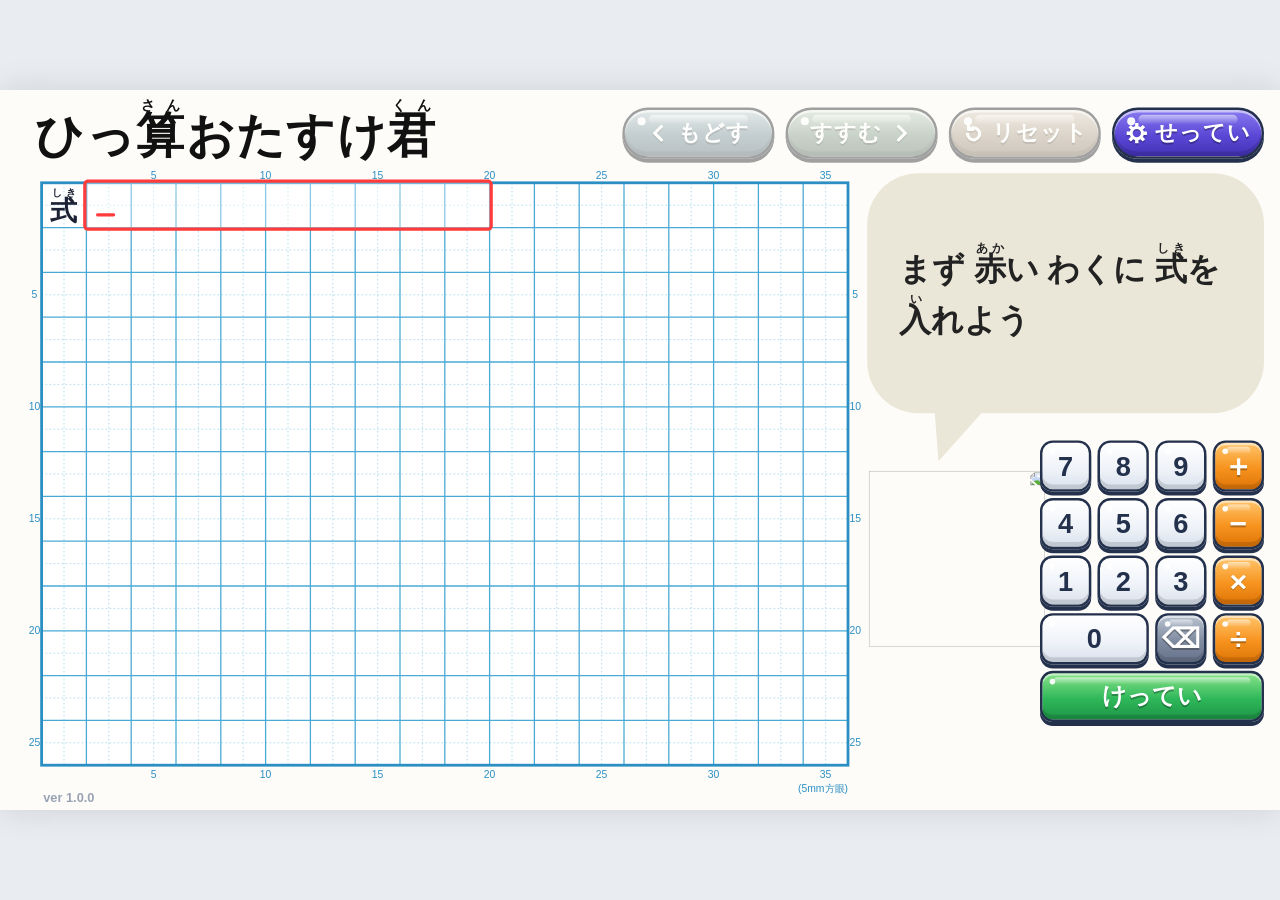
==== src/index.html @ d55060ab "ひっ算おたすけ君 ver 1.0.0：4演算の筆算アシスト Co-Authored-By: Claude Opus 5.5 <noreply@anthropic.com> Claude-Session" ====
<!doctype html>
<html lang="ja">
<head>
<meta charset="utf-8">
<meta name="viewport" content="width=device-width,initial-scale=1">
<title>ひっ算おたすけ君</title>
<link rel="stylesheet" href="style.css">
</head>
<body>
<div id="stage">
  <header id="top">
    <h1 class="ttl">ひっ<ruby>算<rt>さん</rt></ruby>おたすけ<ruby>君<rt>くん</rt></ruby></h1>
    <div class="hbtns">
      <button class="gb g-cyan" id="bBack"><svg viewBox="0 0 32 32"><path d="M19 7 10 16l9 9" /></svg>もどす</button>
      <button class="gb g-green" id="bFwd">すすむ<svg viewBox="0 0 32 32"><path d="M13 7l9 9-9 9" /></svg></button>
      <button class="gb g-orange" id="bReset"><svg viewBox="0 0 32 32"><path d="M8 17a8 8 0 1 0 2.6-6" /><path d="M9 5v6h6" /></svg>リセット</button>
      <button class="gb g-navy" id="bSet"><svg viewBox="0 0 32 32" class="gear"><circle cx="16" cy="16" r="7.5" /><path d="M16 2.5v5M16 24.5v5M2.5 16h5M24.5 16h5M6.5 6.5l3.5 3.5M22 22l3.5 3.5M6.5 25.5 10 22M22 10l3.5-3.5" /></svg>せってい</button>
    </div>
  </header>

  <div id="note">
    <svg id="grid"></svg>
    <div id="shiki"><ruby>式<rt>しき</rt></ruby></div>
    <div id="hlL"></div>
    <svg id="lineL"></svg>
    <div id="markL"></div>
    <div id="boxL"></div>
    <div id="flyL"></div>
    <svg id="fxL"></svg>
  </div>

  <div id="bubble"><div id="say"></div><div id="sayBtns"></div></div>
  <div id="charaW"><img id="chara" src="assets/chara.png" alt=""></div>
  <div id="pad"></div>
  <div id="endCard" hidden>
    <div class="etxt">つぎの <ruby>式<rt>しき</rt></ruby>を<br><ruby>入<rt>い</rt></ruby>れる？</div>
    <button class="gb g-green" id="bNew">あたらしい<ruby>式<rt>しき</rt></ruby></button>
    <button class="gb g-gray" id="bStay">このまま みる</button>
  </div>

  <div id="assist" hidden>
    <div class="ahead">
      <div id="aTitle"></div>
      <button class="gb g-cyan sm" id="aAgain">もういちど</button>
      <button class="gb g-gray sm" id="aClose">とじる</button>
    </div>
    <div id="aBody"></div>
  </div>

  <div id="modal" hidden><div class="card" id="mCard"></div></div>
  <div id="confL"></div>
</div>
<script src="logic.js"></script>
<script src="app.js"></script>
</body>
</html>
---- src/style.css ----
:root{
  --f:"UD デジタル 教科書体 NK-R","UD デジタル 教科書体 N-R","UD Digi Kyokasho NK-R","UD Digi Kyokasho N-R","BIZ UDPGothic","Meiryo",sans-serif;
  --fb:"UD デジタル 教科書体 NK-B","UD デジタル 教科書体 N-B","UD Digi Kyokasho NK-B","UD Digi Kyokasho N-B","BIZ UDPGothic","Meiryo",sans-serif;
  --ink:#1c2233; --kid:#183a8c; --carry:#e8590c; --borrow:#1971c2;
  --grid:#3aa0d0; --gridL:#8ccbe8; --navy:#24314d; --cell:56px;
}
*{box-sizing:border-box;margin:0;padding:0}
html,body{width:100%;height:100%;overflow:hidden;background:#e9edf2;touch-action:manipulation;overscroll-behavior:none}
body{font-family:var(--f);color:var(--ink);user-select:none;-webkit-user-select:none}
button{font-family:var(--fb);cursor:pointer}
ruby rt{font-size:.36em;letter-spacing:0;font-weight:700}
#stage{position:absolute;left:50%;top:50%;width:1600px;height:900px;transform-origin:center;overflow:hidden;
  background:#fdfcf8;box-shadow:0 0 40px rgba(0,0,0,.12)}

/* ---- ヘッダー ---- */
#top{position:absolute;left:0;right:0;top:0;height:100px}
.ttl{position:absolute;left:44px;top:10px;font:700 60px/1.3 var(--fb);letter-spacing:2px;color:#111}
.ttl rt{font-size:.3em}
.hbtns{position:absolute;right:20px;top:22px;display:flex;gap:14px}
.hbtns .gb{width:190px}

/* ---- つやつやボタン（まなびバトル風） ---- */
.gb{position:relative;height:64px;border-radius:32px;border:3px solid var(--navy);color:#fff;font-size:28px;font-weight:700;
  display:flex;align-items:center;justify-content:center;gap:8px;letter-spacing:1px;
  text-shadow:0 2px 0 rgba(0,0,0,.28);box-shadow:0 5px 0 var(--navy),inset 0 3px 0 rgba(255,255,255,.55),inset 0 -6px 0 rgba(0,0,0,.12);
  transition:transform .07s,box-shadow .07s,filter .1s}
.gb::before{content:"";position:absolute;left:16px;top:9px;width:10px;height:10px;border-radius:50%;background:#fff;opacity:.95}
.gb::after{content:"";position:absolute;left:30px;right:30px;top:6px;height:12px;border-radius:8px;background:linear-gradient(rgba(255,255,255,.55),rgba(255,255,255,0))}
.gb:hover:not(:disabled){filter:brightness(1.08)}
.gb:active:not(:disabled){transform:translateY(4px);box-shadow:0 1px 0 var(--navy),inset 0 3px 0 rgba(255,255,255,.5)}
.gb:disabled{filter:grayscale(.85) brightness(1.05);opacity:.45;cursor:default}
.gb svg{width:30px;height:30px;fill:none;stroke:#fff;stroke-width:4;stroke-linecap:round;stroke-linejoin:round;filter:drop-shadow(0 2px 0 rgba(0,0,0,.25));flex:none}
.gb svg.gear circle{stroke-width:4}
.gb svg.gear path{stroke-width:4.5;stroke-linecap:butt}
.nb{white-space:nowrap}
.g-cyan{background:linear-gradient(180deg,#6fdcf7,#1aa6dc 55%,#0b86c0)}
.g-green{background:linear-gradient(180deg,#8be38a,#2fb85a 55%,#1d9446)}
.g-orange{background:linear-gradient(180deg,#ffc56b,#f7931e 55%,#dd7406)}
.g-navy{background:linear-gradient(180deg,#8a7cf0,#5b48d6 55%,#4331b5)}
.g-pink{background:linear-gradient(180deg,#ff9fc8,#ec5c9b 55%,#cf3f7f)}
.g-gray{background:linear-gradient(180deg,#b9c3d1,#7f8ba0 55%,#66728a)}
.g-pearl{background:linear-gradient(180deg,#ffffff,#eef2f8 60%,#d9e1ec);color:var(--navy);text-shadow:none}
.g-pearl::after{display:none}
.gb.sm{height:52px;font-size:24px;border-radius:26px;box-shadow:0 4px 0 var(--navy),inset 0 3px 0 rgba(255,255,255,.55)}
.gb.sm::before{left:13px;top:7px;width:8px;height:8px}

/* ---- ノート ---- */
#note{position:absolute;left:52px;top:116px;width:1008px;height:728px}
#note>*{position:absolute;left:0;top:0;width:1008px;height:728px}
#grid{overflow:visible}
#hlL,#markL,#boxL,#flyL{pointer-events:none}
#boxL{pointer-events:auto;width:0;height:0}
#shiki{width:56px!important;height:56px!important;display:flex;align-items:center;justify-content:center;font:700 34px var(--fb);padding-top:8px}
#shiki rt{font-size:.38em}
#lineL,#fxL{overflow:visible;pointer-events:none}

.mk{position:absolute;width:56px;height:56px;display:flex;align-items:center;justify-content:center;font-size:44px;line-height:1;color:var(--ink)}
.mk.f{font-size:38px}
.mk.u{color:var(--kid)}
.mk.o{font-size:42px}
.mk.s{width:28px;height:28px;font-size:23px;font-weight:700;letter-spacing:-1px}
.mk.cy{color:var(--carry)}
.mk.s.bw{color:var(--borrow)}
.mk.s.sm{font-size:19px;width:26px}
.mk.x::after{content:"";position:absolute;left:14px;right:14px;top:50%;height:3px;border-radius:2px;background:var(--borrow);transform:rotate(-58deg)}
.mk.g{opacity:0}
.mk.g.nw{animation:gone 2s ease forwards}
.mk.nw{animation:pop .5s cubic-bezier(.2,1.7,.45,1) both}
.mk.s.nw{animation:popS .6s cubic-bezier(.2,1.7,.45,1) both}
.mk.late{animation-delay:.55s}
.mk.x.nw::after{animation:slash .4s ease-out both}
@keyframes pop{0%{transform:scale(.2);opacity:0}100%{transform:scale(1);opacity:1}}
@keyframes popS{0%{transform:scale(.2);opacity:0;text-shadow:0 0 0 #fff}50%{transform:scale(1.7);opacity:1}100%{transform:scale(1)}}
@keyframes slash{0%{transform:rotate(-58deg) scaleX(0)}100%{transform:rotate(-58deg) scaleX(1)}}
@keyframes gone{0%{opacity:0;transform:scale(.3)}15%{opacity:1;transform:scale(1)}60%{opacity:1}100%{opacity:0;transform:translateY(-10px)}}

.hl{position:absolute;background:rgba(255,226,0,.55);border-radius:12px 6px 14px 8px;mix-blend-mode:multiply;animation:swipe .4s ease-out both}
.hl.s{background:rgba(255,200,0,.45)}
@keyframes swipe{0%{clip-path:inset(0 0 100% 0)}100%{clip-path:inset(0 0 0 0)}}

.box{position:absolute;border:4px solid #ff3b3b;border-radius:6px;background:rgba(255,255,255,.35);cursor:pointer;
  animation:glow 1.3s ease-in-out infinite}
.box.shake{animation:shake .45s, glow 1.3s ease-in-out .45s infinite}
@keyframes glow{0%,100%{box-shadow:0 0 0 2px rgba(255,59,59,.15),0 0 10px 2px rgba(255,59,59,.35)}50%{box-shadow:0 0 0 2px rgba(255,59,59,.35),0 0 22px 6px rgba(255,59,59,.55)}}
@keyframes shake{0%,100%{transform:translateX(0)}20%{transform:translateX(-9px)}40%{transform:translateX(9px)}60%{transform:translateX(-6px)}80%{transform:translateX(6px)}}
.bd{position:absolute;top:0;width:48px;height:48px;display:flex;align-items:center;justify-content:center;font-size:44px;color:var(--kid)}
.bd.f{font-size:38px;color:var(--ink)}
.caret{position:absolute;top:38px;width:24px;height:4px;background:#ff3b3b;border-radius:2px;animation:blink 1s steps(1) infinite}
@keyframes blink{50%{opacity:0}}
.fly{position:absolute;width:56px;height:56px;display:flex;align-items:center;justify-content:center;font:700 40px var(--f);color:var(--carry);
  transition:transform .55s cubic-bezier(.5,-0.2,.4,1.2),font-size .55s;z-index:5}
.fly.dn{color:var(--kid);font-size:44px}

/* ---- ふきだし ---- */
#bubble{position:absolute;left:1084px;top:104px;width:496px;height:300px;background:#ebe7d8;border-radius:64px}
#bubble::after{content:"";position:absolute;left:84px;bottom:-60px;width:64px;height:66px;background:#ebe7d8;clip-path:polygon(0 0,100% 0,8% 100%)}
#say{position:absolute;left:40px;right:34px;top:30px;bottom:30px;font:700 40px/1.6 var(--fb);color:#222;display:flex;flex-direction:column;justify-content:center;overflow:hidden;word-break:auto-phrase;line-break:strict}
#say.btns{bottom:94px}
#say .ng{color:#e03131}
#say .sub{font-size:.8em;color:#444}
#say .ok{color:#1d8f43}
#say .num{color:#d6336c}
#sayBtns{position:absolute;right:30px;bottom:26px;display:flex;gap:12px}
#sayBtns .gb{width:236px;white-space:nowrap;font-size:23px;letter-spacing:0}

/* ---- キャラ ---- */
#charaW{position:absolute;left:1086px;top:476px;width:220px;height:220px;animation:bob 2.6s ease-in-out infinite}
#chara{width:100%;height:100%;transform:scaleX(-1);display:block}
#charaW.hop{animation:hop .55s ease}
#charaW.shake{animation:nope .5s ease}
#charaW.jump{animation:jump 1.1s ease}
@keyframes bob{0%,100%{transform:translateY(0)}50%{transform:translateY(-8px)}}
@keyframes hop{0%,100%{transform:translateY(0)}40%{transform:translateY(-34px)}}
@keyframes nope{0%,100%{transform:rotate(0)}25%{transform:rotate(-8deg)}75%{transform:rotate(8deg)}}
@keyframes jump{0%,100%{transform:translateY(0) rotate(0)}25%{transform:translateY(-70px) rotate(-10deg)}50%{transform:translateY(0)}70%{transform:translateY(-36px) rotate(8deg)}}

/* ---- テンキー ---- */
#pad{position:absolute;left:1300px;top:438px;width:280px;height:352px;display:grid;grid-template-columns:repeat(4,64px);grid-auto-rows:64px;gap:8px}
#pad .gb{width:auto;height:64px;font-size:34px;border-radius:16px;letter-spacing:0}
#pad .gb::before{left:9px;top:7px;width:7px;height:7px}
#pad .gb::after{left:14px;right:14px;top:5px;height:9px}
#pad .w2{grid-column:span 2}
#pad .w4{grid-column:span 4;font-size:30px}
#pad .gb.op{font-size:38px}
#pad[hidden]{display:none}

#endCard{position:absolute;left:1300px;top:438px;width:280px;height:352px;background:#fff;border:4px solid var(--navy);border-radius:26px;
  box-shadow:0 6px 0 var(--navy);display:flex;flex-direction:column;align-items:stretch;justify-content:center;gap:22px;padding:22px 20px;animation:pop .5s cubic-bezier(.2,1.5,.45,1)}
#endCard[hidden]{display:none}
#endCard .etxt{font:700 30px/1.45 var(--fb);text-align:center}
#endCard .gb{font-size:26px}

/* ---- アシスト ---- */
#assist{position:absolute;left:52px;width:1008px;height:316px;background:#fffef9;border:4px solid var(--navy);border-radius:26px;
  box-shadow:0 8px 0 rgba(36,49,77,.9),0 18px 40px rgba(0,0,0,.25);z-index:20;animation:up .35s cubic-bezier(.2,1.3,.45,1)}
#assist[hidden]{display:none}
@keyframes up{0%{transform:translateY(40px);opacity:0}100%{transform:none;opacity:1}}
.ahead{position:absolute;left:0;right:0;top:0;height:70px;display:flex;align-items:center;gap:12px;padding:0 18px 0 26px;border-bottom:3px dashed #d6dbe4}
#aTitle{flex:1;font:700 30px var(--fb);color:var(--navy)}
#aTitle rt{font-size:.38em}
.ahead .gb{width:170px}
#aBody{position:absolute;left:0;right:0;top:72px;bottom:0}
#aBody svg{width:100%;height:100%}
.asv text{font-family:var(--fb);font-weight:700}
.st{opacity:0;animation:fin .5s ease-out forwards}
.dr{stroke-dasharray:300;stroke-dashoffset:300;animation:draw .6s ease-out forwards}
@keyframes fin{0%{opacity:0;transform:translateY(8px)}100%{opacity:1;transform:none}}
@keyframes draw{100%{stroke-dashoffset:0}}
.kuku{display:grid;grid-template-columns:repeat(3,1fr);gap:10px 18px;padding:16px 30px 0}
.kuku div{font:700 34px/58px var(--fb);text-align:center;border-radius:14px;background:#f1f4f9}
.kuku div.on{background:#ffe066;box-shadow:inset 0 0 0 3px #f59f00}
.knote{position:absolute;left:30px;right:30px;bottom:12px;font:700 24px var(--fb);color:#c2255c;text-align:center}
.kuku.n{padding-top:8px}
.kuku.n div{line-height:50px}

/* ---- モーダル ---- */
#modal{position:absolute;inset:0;background:rgba(20,30,50,.45);z-index:50;display:flex;align-items:center;justify-content:center}
#modal[hidden]{display:none}
.card{width:860px;background:#fff;border:4px solid var(--navy);border-radius:30px;box-shadow:0 8px 0 var(--navy);padding:34px 44px 38px;animation:pop .35s cubic-bezier(.2,1.4,.45,1)}
.card h2{font:700 40px var(--fb);text-align:center;margin-bottom:22px}
.card p{font:700 30px/1.6 var(--fb);text-align:center;margin-bottom:28px}
.card .row{display:flex;gap:20px;justify-content:center}
.card .row .gb{width:260px}
.opt{display:flex;align-items:center;gap:16px;margin:0 0 20px}
.opt .lbl{width:300px;font:700 28px var(--fb)}
.opt .seg{display:flex;gap:12px;flex:1}
.opt .seg .gb{flex:1;width:0;font-size:24px;height:60px}
.opt .seg .gb:not(.on){background:linear-gradient(180deg,#fff,#edf1f7 60%,#d9e1ec);color:var(--navy);text-shadow:none}
.opt .seg .gb:not(.on)::after{display:none}
.prev{display:inline-block;width:56px;height:56px;vertical-align:middle}
.credit{margin-top:6px;font:700 20px var(--fb);color:#6b7489;text-align:center}

/* ---- はなまる・紙ふぶき ---- */
.hana{fill:none;stroke:#e03131;stroke-width:5;stroke-linecap:round;stroke-linejoin:round}
#confL{position:absolute;inset:0;pointer-events:none;z-index:40;overflow:hidden}
.cf{position:absolute;top:-30px;width:16px;height:22px;border-radius:3px;animation:fall 2.2s ease-in forwards}
@keyframes fall{0%{transform:translateY(0) rotate(0)}100%{transform:translateY(1000px) rotate(720deg)}}
.ver{position:absolute;left:54px;bottom:6px;font:700 16px var(--fb);color:#9aa3b5}
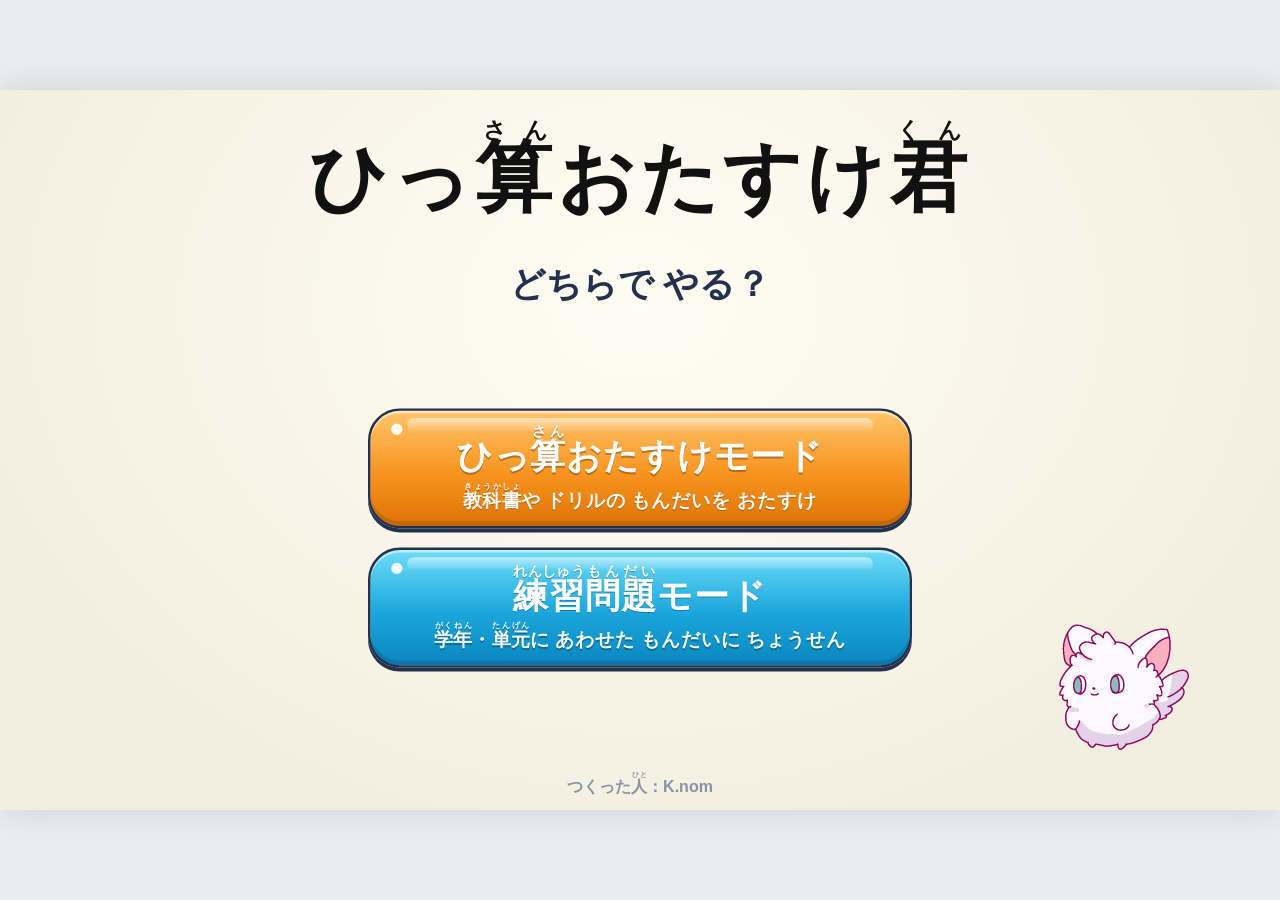
==== commit ac4f1215: "タイトル画面と練習問題モード（学年・単元・アシスト・問題数・けっか）を追加 Co-Authored-By: Claude Opus 5.5 <noreply@anthropic.com> Claude" ====
--- a/src/index.html
+++ b/src/index.html
@@ -9,7 +9,7 @@
 <body>
 <div id="stage">
   <header id="top">
-    <h1 class="ttl">ひっ<ruby>算<rt>さん</rt></ruby>おたすけ<ruby>君<rt>くん</rt></ruby></h1>
+    <h1 class="ttl">ひっ<ruby>算<rt>さん</rt></ruby>おたすけ<ruby>君<rt>くん</rt></ruby><span class="badge prog" id="prog" hidden></span></h1>
     <div class="hbtns">
       <button class="gb g-cyan" id="bBack"><svg viewBox="0 0 32 32"><path d="M19 7 10 16l9 9" /></svg>もどす</button>
       <button class="gb g-green" id="bFwd">すすむ<svg viewBox="0 0 32 32"><path d="M13 7l9 9-9 9" /></svg></button>
@@ -33,7 +33,7 @@
   <div id="charaW"><img id="chara" src="assets/chara.png" alt=""></div>
   <div id="pad"></div>
   <div id="endCard" hidden>
-    <div class="etxt">つぎの <ruby>式<rt>しき</rt></ruby>を<br><ruby>入<rt>い</rt></ruby>れる？</div>
+    <div class="etxt" id="eTxt">つぎの <ruby>式<rt>しき</rt></ruby>を<br><ruby>入<rt>い</rt></ruby>れる？</div>
     <button class="gb g-green" id="bNew">あたらしい<ruby>式<rt>しき</rt></ruby></button>
     <button class="gb g-gray" id="bStay">このまま みる</button>
   </div>
@@ -47,10 +47,20 @@
     <div id="aBody"></div>
   </div>
 
+  <div id="home" hidden>
+    <div class="hTtl" id="hTtl"></div>
+    <div class="hQ" id="hQ"></div>
+    <div class="hBtns" id="hBtns"></div>
+    <button class="gb g-gray" id="hBack"><svg viewBox="0 0 32 32"><path d="M19 7 10 16l9 9" /></svg>もどる</button>
+    <img class="hChara" src="assets/chara.png" alt="">
+    <div class="hCredit">つくった<ruby>人<rt>ひと</rt></ruby>：K.nom</div>
+  </div>
+
   <div id="modal" hidden><div class="card" id="mCard"></div></div>
   <div id="confL"></div>
 </div>
 <script src="logic.js"></script>
+<script src="drill.js"></script>
 <script src="app.js"></script>
 </body>
 </html>
--- a/src/style.css
+++ b/src/style.css
@@ -176,3 +176,77 @@
 .cf{position:absolute;top:-30px;width:16px;height:22px;border-radius:3px;animation:fall 2.2s ease-in forwards}
 @keyframes fall{0%{transform:translateY(0) rotate(0)}100%{transform:translateY(1000px) rotate(720deg)}}
 .ver{position:absolute;left:54px;bottom:6px;font:700 16px var(--fb);color:#9aa3b5}
+
+/* ---- 小数点あり版 ---- */
+.ttl:has(.badge){font-size:52px;top:14px}
+.ttl .badge{display:inline-block;vertical-align:middle;margin-left:12px;padding:6px 16px 7px;border-radius:22px;background:linear-gradient(180deg,#ff9fc8,#ec5c9b);
+  border:3px solid var(--navy);color:#fff;font-size:26px;letter-spacing:1px;text-shadow:0 2px 0 rgba(0,0,0,.25);box-shadow:0 3px 0 var(--navy);position:relative;top:-6px}
+.bpt{position:absolute;top:39px;width:11px;height:11px;border-radius:50%;background:var(--kid)}
+.mk.aux{color:#4dabf7}
+.mk.zx::after{background:#e03131;transform:rotate(-58deg)}
+.pp{transform-box:fill-box;transform-origin:center;animation:pop .5s cubic-bezier(.2,1.7,.45,1) both}
+.cand{position:absolute;width:42px;height:42px;border-radius:50%;border:3px dashed #ff3b3b;background:rgba(255,255,255,.75);cursor:pointer;
+  display:flex;align-items:center;justify-content:center;animation:glow 1.3s ease-in-out infinite;z-index:3}
+.cand i{width:11px;height:11px;border-radius:50%;background:#ff8787}
+.cand:hover{background:#fff0f0}.cand:hover i{background:#e03131}
+.zc{position:absolute;width:50px;height:50px;border-radius:8px;border:3px dashed #ff3b3b;cursor:pointer;animation:glow 1.3s ease-in-out infinite}
+.zc:hover{background:rgba(255,59,59,.12)}
+.cand.shake,.zc.shake{animation:shake .45s}
+#sayBtns .gb.ch{width:150px}
+.dm{display:flex;flex-direction:column;gap:16px;align-items:center}
+.dm .gb{display:block;width:560px;height:auto;min-height:84px;padding:12px 20px;font-size:30px;line-height:1.5;border-radius:28px;text-align:center}
+.dm .gb small{display:block;font-size:20px;opacity:.95;line-height:1.3}
+.dm .gb rt{font-size:.4em}
+#pad .gb.pt{font-size:40px}
+
+/* ---- タイトル（逆転裁判のように ボタンで ページを かえる） ---- */
+#home{position:absolute;inset:0;z-index:30;background:radial-gradient(ellipse at 50% 30%,#fffdf3,#f3efe0 75%)}
+#home[hidden]{display:none}
+.hTtl{position:absolute;left:0;right:0;top:36px;text-align:center;font:700 96px/1.3 var(--fb);letter-spacing:6px;color:#111;white-space:nowrap}
+.hTtl rt{font-size:.3em;letter-spacing:2px}
+.hBadge{display:inline-block;vertical-align:middle;margin-left:22px;padding:8px 22px 10px;border-radius:28px;background:linear-gradient(180deg,#ff9fc8,#ec5c9b);
+  border:3px solid var(--navy);color:#fff;font-size:36px;letter-spacing:1px;text-shadow:0 2px 0 rgba(0,0,0,.25);box-shadow:0 4px 0 var(--navy);position:relative;top:-12px}
+.hBadge rt{font-size:.38em}
+.hQ{position:absolute;left:0;right:0;top:212px;text-align:center;font:700 44px/1.4 var(--fb);color:var(--navy)}
+.hQ rt{font-size:.4em}
+.hBtns{position:absolute;left:330px;top:300px;width:940px;height:520px;display:grid;gap:24px;align-content:center}
+.hBtns.c1{grid-template-columns:680px;justify-content:center}
+.hBtns.c2{grid-template-columns:repeat(2,440px);justify-content:center}
+.hBtns.c3{grid-template-columns:repeat(3,280px);justify-content:center}
+.hBtns .gb{width:auto;height:150px;border-radius:40px;flex-direction:column;gap:6px;font-size:44px;line-height:1.25;letter-spacing:1px}
+.hBtns.c1.n3 .gb{height:136px}
+.hBtns.c2 .gb{height:136px;border-radius:34px}
+.hBtns.c2.u4 .gb{height:180px}
+.hBtns.c2 .mt{font-size:31px;letter-spacing:0}
+.hBtns.c3 .gb{height:200px}
+.hBtns .gb .mt{display:block;white-space:nowrap}
+.hBtns .gb small{display:block;font-size:24px;letter-spacing:0;opacity:.96;white-space:nowrap}
+.hBtns.c2 .gb small{font-size:22px}
+.hBtns .gb rt{font-size:.4em}
+.hBtns .gb::before{left:26px;top:16px;width:14px;height:14px}
+.hBtns .gb::after{left:46px;right:46px;top:9px;height:18px}
+#hBack{position:absolute;left:52px;bottom:52px;width:190px}
+#hBack[hidden]{display:none}
+.hChara{position:absolute;right:70px;bottom:70px;width:250px;height:250px;transform:scaleX(-1);animation:bobH 2.6s ease-in-out infinite}
+@keyframes bobH{0%,100%{transform:scaleX(-1) translateY(0)}50%{transform:scaleX(-1) translateY(-10px)}}
+.hCredit{position:absolute;left:0;right:0;bottom:16px;text-align:center;font:700 20px var(--fb);color:#8a93a6}
+.hCredit rt{font-size:.45em}
+.ttl .badge[hidden]{display:none}
+.ttl .badge.prog{background:linear-gradient(180deg,#6fdcf7,#1aa6dc);min-width:150px;text-align:center}
+.ttl:has(.prog:not([hidden])){font-size:52px;top:14px}
+.nomiss{color:#e8590c}
+
+/* ---- けっか ---- */
+.rsInfo{display:flex;justify-content:center;gap:12px;flex-wrap:wrap;margin:0 0 14px}
+.rsInfo span{font:700 24px/1.4 var(--fb);padding:4px 16px;border-radius:18px;background:#eef2f8;color:var(--navy);white-space:nowrap}
+.rsInfo rt{font-size:.4em}
+.rsLbl{text-align:center;font:700 28px var(--fb);color:var(--ink)}
+.score{font:700 110px/1 var(--fb);text-align:center;color:#e03131;margin:6px 0 10px}
+.score small{font-size:40px;color:var(--ink);margin-left:6px}
+.rsRow{display:flex;justify-content:center;gap:10px;margin:0 0 18px}
+.rsRow span{width:56px;height:56px;border-radius:50%;display:flex;align-items:center;justify-content:center;font:700 32px var(--fb);border:3px solid}
+.rsRow .o{color:#e03131;border-color:#e03131;background:#fff5f5}
+.rsRow .x{color:#868e96;border-color:#ced4da;background:#f8f9fa}
+.card p.rsMsg{font-size:28px;margin-bottom:22px}
+.card .row.r3 .gb{width:240px;font-size:25px;white-space:nowrap;letter-spacing:0}
+.card p rt,.card h2 rt,.card .gb rt{font-size:.4em}
